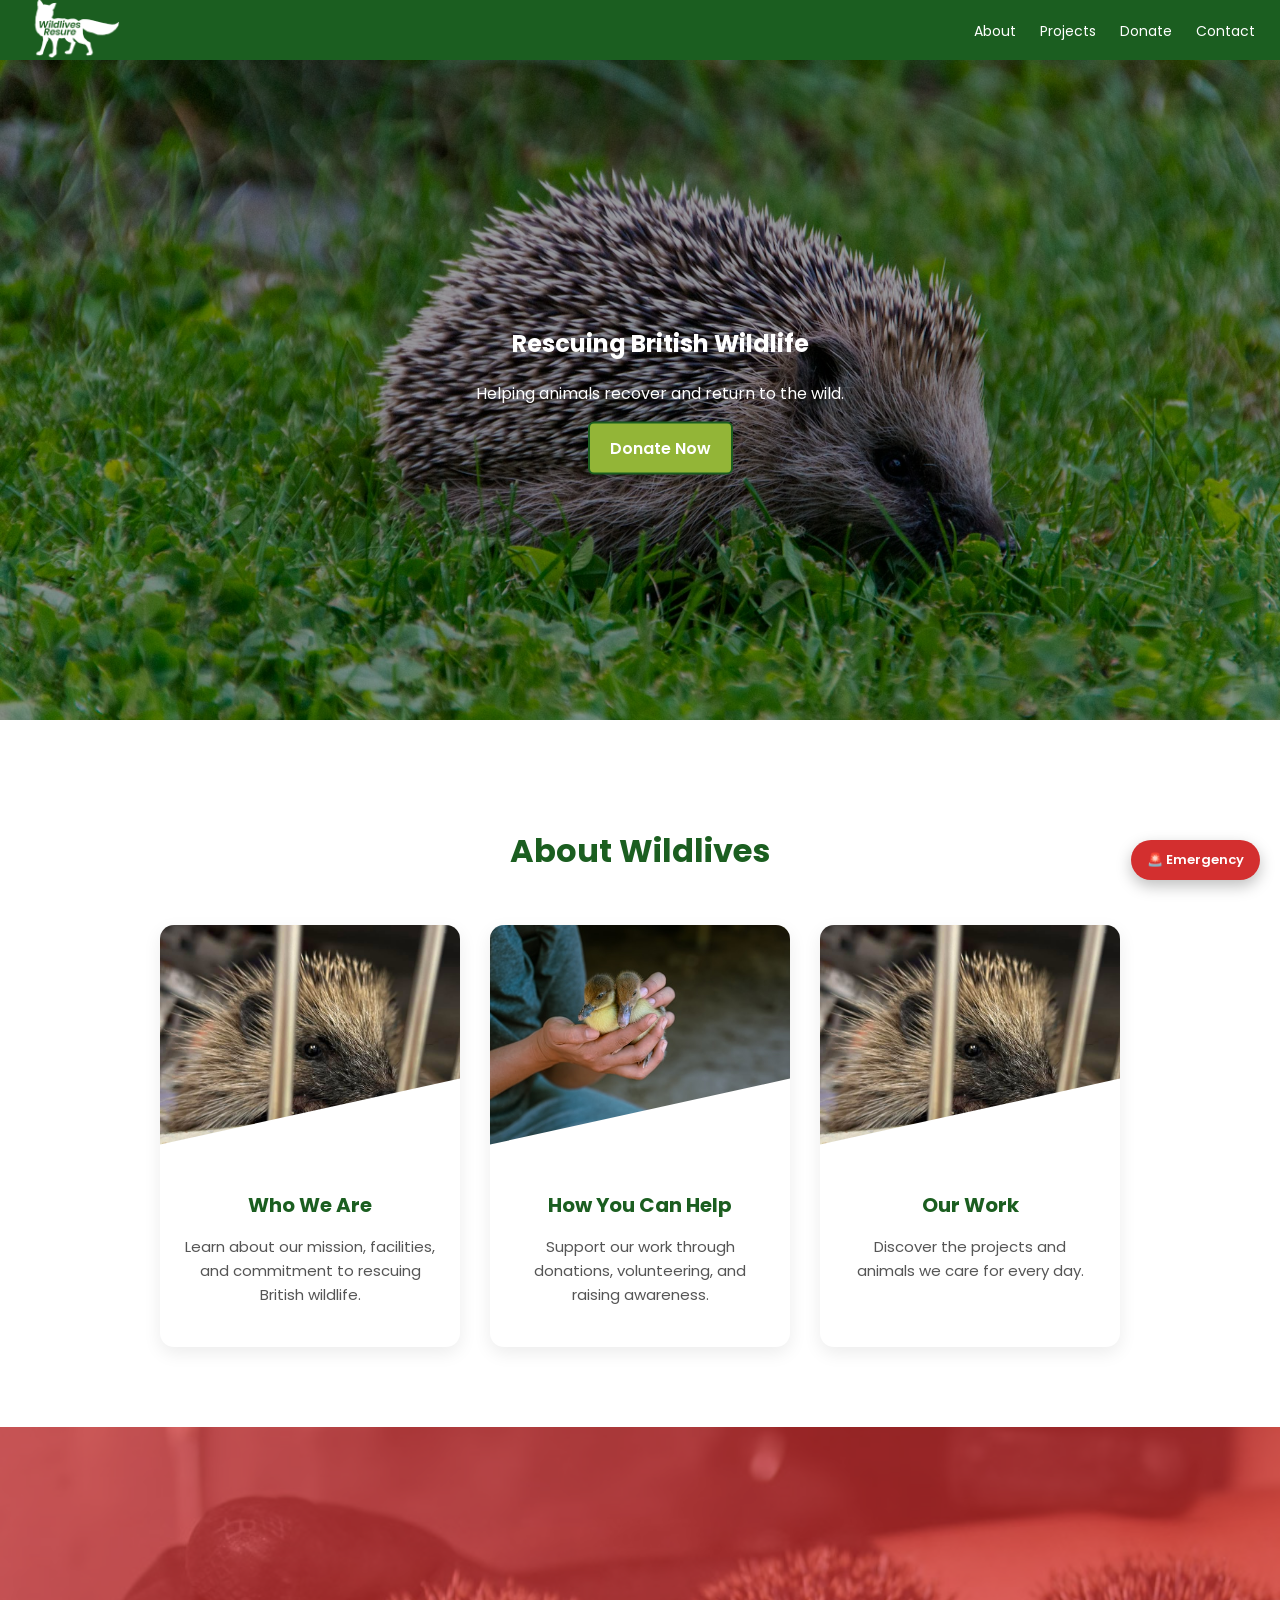
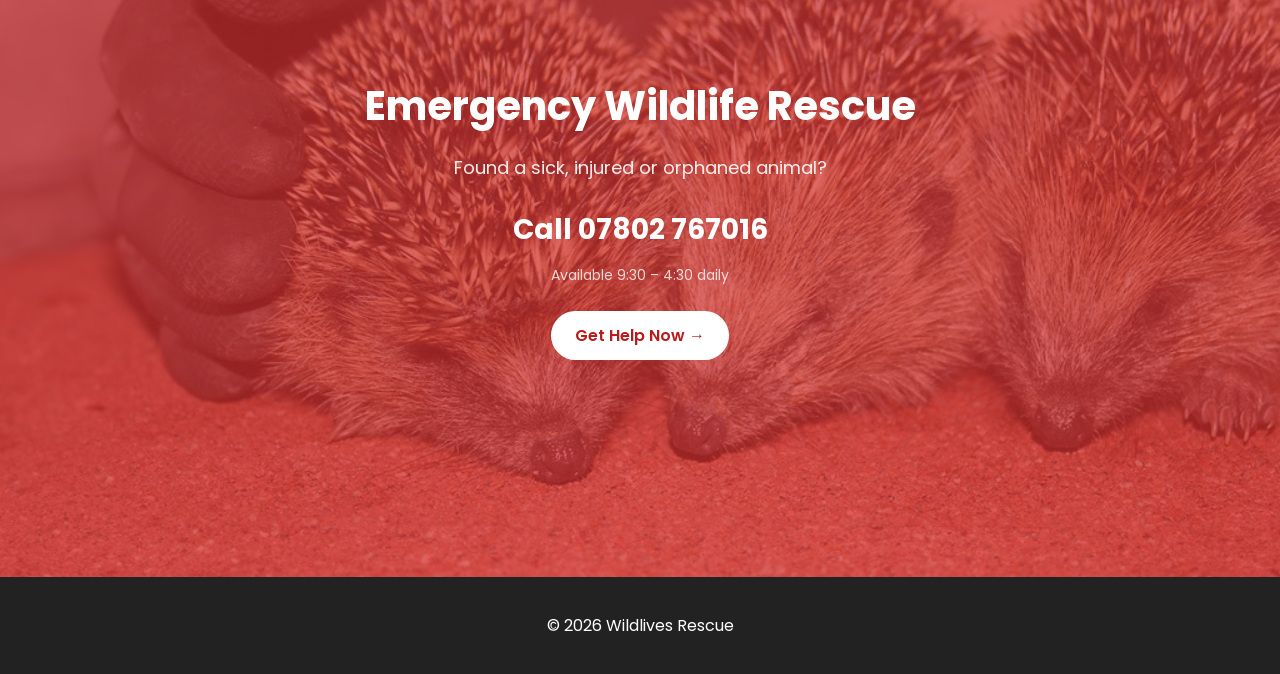
==== index.html @ dfa609eb "Initial commit" ====
<!DOCTYPE html>
<html lang="en">
<head>
    <meta charset="UTF-8">
    <meta name="viewport" content="width=device-width, initial-scale=1.0">
    <title>Wildlives Rescue</title>

    <link href="https://fonts.googleapis.com/css2?family=Poppins:wght@400;600;700&display=swap" rel="stylesheet">
    <link rel="stylesheet" href="style.css">
</head>
<body>

<!-- HEADER -->
<header>
  <a href="index.html" class="logo">
    <img src="images/logo.png" alt="Wildlives Logo">
  </a>
    <nav>
        <a href="#">About</a>
        <a href="#">Projects</a>
        <a href="help.html">Donate</a>
        <a href="#">Contact</a>
    </nav>
</header>

<!-- FLOATING EMERGENCY BUTTON -->
<div class="emergency-btn" onclick="scrollToEmergency()">
    🚨 Emergency
</div>

<!-- HERO -->
<section class="hero">
    <div class="slideshow">
        <img src="images/thomas-frauenknecht-9ndBmpYojhI-unsplash.jpg" class="active">
        <img src="images/cheryl-ng-_D66rjVHvG4-unsplash.jpg">
        <img src="images/vadim-bogulov-xu6WEIATCLQ-unsplash.jpg">
        <img src="images/lisa-dunne-nKkJsNWMw4A-unsplash.jpg">
        <img src="images/yuan-yue-IeJC_yYOgUw-unsplash.jpg">
        <img src="images/richard-stovall-SEZqYPoE9iY-unsplash.jpg">
    </div>

    <div class="hero-content">
        <h2>Rescuing British Wildlife</h2>
        <p>Helping animals recover and return to the wild.</p>
        <a href="help.html" class="ripple-btn">Donate Now</a>
    </div>
</section>

<section class="about">
    <h2>About Wildlives</h2>
    <div class="about-cards">
        <a href="about.html" class="card">
            <div class="card-image">
                <img src="images/IMG_5918.jpg" alt="Wildlife rescue">
            </div>
            <div class="card-content">
                <h3>Who We Are</h3>
                <p>Learn about our mission, facilities, and commitment to rescuing British wildlife.</p>
            </div>
        </a>

        <a href="help.html" class="card">
            <div class="card-image">
                <img src="images/sollange-brenis-CEY6rmH7XyA-unsplash.jpg" alt="Helping wildlife">
            </div>
            <div class="card-content">
                <h3>How You Can Help</h3>
                <p>Support our work through donations, volunteering, and raising awareness.</p>
            </div>
        </a>

        <a href="projects.html" class="card">
            <div class="card-image">
                <img src="images/IMG_5918.jpg" alt="Wildlife care">
            </div>
            <div class="card-content">
                <h3>Our Work</h3>
                <p>Discover the projects and animals we care for every day.</p>
            </div>
        </a>
    </div>
</section>

<!-- EMERGENCY -->
<section class="emergency" id="emergency">
    <div class="emergency-content">
        <h2><a href="emergency.html">Emergency Wildlife Rescue</a></h2>
        <p class="emergency-sub">Found a sick, injured or orphaned animal?</p>
        <p class="emergency-number">Call <strong>07802 767016</strong></p>
        <p class="emergency-time">Available 9:30 – 4:30 daily</p>
        <a href="emergency.html" class="emergency-cta">Get Help Now →</a>
    </div>
</section>

<!-- FOOTER -->
<footer>
    <p>© 2026 Wildlives Rescue</p>
</footer>

<script>
/* SLIDESHOW */
document.addEventListener("DOMContentLoaded", function () {
    let slides = document.querySelectorAll(".slideshow img");
    let index = 0;
    setInterval(() => {
        slides[index].classList.remove("active");
        index = (index + 1) % slides.length;
        slides[index].classList.add("active");
    }, 3000);
});

/* SCROLL TO EMERGENCY */
function scrollToEmergency() {
    document.getElementById("emergency").scrollIntoView({ behavior: "smooth" });
}
</script>

</body>
</html>
---- style.css ----
/* RESET */
body {
    margin: 0;
    font-family: 'Poppins', sans-serif;
}

/* HEADER */
header {
    height: 60px;
    padding: 0 25px;

    display: flex;
    align-items: center;
    justify-content: space-between;

    background: #1B5E20;
}
/* LOGO */
.logo img {
    height: 95px;   /* 🔥 controls size */
    width: auto;
    display: block;
}

/* LOGO */
header h1 {
    font-size: 20px;
    margin: 0;
}

/* NAV */
nav a {
    font-size: 14px;
    margin-left: 15px;
    text-decoration: none;
    color: white;
}

nav a {
    color: white;
    margin-left: 20px;
    text-decoration: none;
}

/* HERO */
.hero {
    position: relative;
    height: 60vh;
    width: 100%;
    overflow: hidden;

    display: block; /* 🔥 stops flex/grid splitting */
}

/* keep slideshow behind */
.slideshow {
    position: absolute;
    top: 0;
    left: 0;
    width: 100%;
    height: 100%;
}

/* FIX TEXT POSITION */
.hero-content {
    position: absolute;   /* 🔥 important */
    top: 50%;
    left: 50%;
    transform: translate(-50%, -50%);
    z-index: 2;
    text-align: center;
    width: 100%;
}

/* SLIDESHOW */
.slideshow {
    position: absolute;
    inset: 0;
}

.slideshow img {
    position: absolute;
    top: 0;
    left: 0;

    width: 100%;
    height: 100%;

    object-fit: cover;

    opacity: 0;
    transition: opacity 1s ease-in-out;
}

.slideshow img.active {
    opacity: 1;
}

.slideshow img.active {
    opacity: 1;
}

/* DARK OVERLAY */
.hero::after {
    content: "";
    position: absolute;
    inset: 0;
    background: rgba(0,0,0,0.4);
}

/* HERO TEXT */
.hero-content {
    position: absolute;
    top: 50%;
    left: 50%;
    transform: translate(-50%, -50%);

    text-align: center;
    color: white;
    z-index: 2;

    width: 90%;
    max-width: 600px;
}

/* DONATE BUTTON (WHITE → DARK GREEN) */
.ripple-btn {
    display: inline-block;
    padding: 12px 24px;

    background: white;
    color: #1B5E20;

    border: 2px solid #1B5E20;
    border-radius: 6px;

    text-decoration: none;
    font-weight: 600;

    transition: all 0.3s ease;
}

.ripple-btn:hover {
    background: #1B5E20;
    color: white;
    border: 2px solid #1B5E20;
}

.ripple-btn:hover {
    background: #1B5E20;
    color: white;
    transform: translateY(-2px);
}

/* FLOATING BUTTON */
.emergency-btn {
    position: fixed;
    bottom: 20px;
    right: 20px;

    background: #d32f2f;
    color: white;

    padding: 10px 16px;
    border-radius: 50px;

    font-size: 13px;
    font-weight: 600;

    box-shadow: 0 6px 15px rgba(0,0,0,0.25);

    cursor: pointer;
    z-index: 999;

    display: flex;
    align-items: center;
    gap: 6px;
}

.emergency-btn:hover {
    transform: scale(1.05);
}

/* SECTIONS */
section {
    padding: 60px 20px;
    text-align: center;
}

/* EMERGENCY SECTION */
.emergency {
    position: relative;
    min-height: 70vh; /* 🔥 bigger section */
    display: flex;
    align-items: center;
    justify-content: center;
    text-align: center;

    color: white;

    background: url('images/injured-sick-hedgehog-blog_b2198dd6-5ee8-4c2c-88a8-2e8c9e3ca7eb.jpg') center/cover no-repeat;
    overflow: hidden;
}

.emergency-page {
    padding: 80px 20px;
    text-align: center;
}

.emergency-page h1 {
    font-size: 36px;
    margin-bottom: 20px;
}

.intro {
    max-width: 600px;
    margin: 0 auto 30px;
}

.call-box {
    background: #d32f2f;
    color: white;
    padding: 30px;
    border-radius: 10px;
    display: inline-block;
    margin-bottom: 30px;
}

.call-box .number {
    font-size: 28px;
    font-weight: bold;
}

.info {
    max-width: 600px;
    margin: auto;
    opacity: 0.8;
}

/* RED OVERLAY */
.emergency::before {
    content: "";
    position: absolute;
    inset: 0;
    background: rgba(180, 20, 20, 0.75); /* nicer red */
}

/* CONTENT */
.emergency-content {
    position: relative;
    z-index: 2;
    max-width: 700px;
    padding: 20px;
}

/* TITLE */
.emergency h2 {
    font-size: 40px;
    margin-bottom: 15px;
}

.emergency h2 a {
    color: white;
    text-decoration: none;
}

/* SUBTEXT */
.emergency-sub {
    font-size: 18px;
    margin-bottom: 20px;
    opacity: 0.9;
}

/* PHONE */
.emergency-number {
    font-size: 28px;
    font-weight: 700;
    margin-bottom: 10px;
}

/* TIME */
.emergency-time {
    font-size: 14px;
    margin-bottom: 25px;
    opacity: 0.8;
}

/* BUTTON */
.emergency-cta {
    display: inline-block;
    padding: 12px 24px;
    background: white;
    color: #b71c1c;
    border-radius: 30px;
    font-weight: 600;
    text-decoration: none;
    transition: 0.3s;
}

.emergency-cta:hover {
    background: #f5f5f5;
}

/* RED OVERLAY */
.emergency::before {
    content: "";
    position: absolute;
    inset: 0;
    background: rgba(211, 47, 47, 0.7);
}

/* CONTENT ABOVE */
.emergency * {
    position: relative;
    z-index: 1;
}

/* FOOTER */
footer {
    background: #222;
    color: white;
    text-align: center;
    padding: 20px;
}

/* =========================
   ABOUT SECTION
========================= */
.about {
    background: #f4f7f4; /* soft green-grey instead of white */
    padding: 80px 20px;
    text-align: center;
}

.about h2 {
    font-size: 32px;
    margin-bottom: 50px;
    color: #1B5E20;
}


/* =========================
   CARD GRID
========================= */
.about-cards {
    display: flex;
    gap: 30px;
    justify-content: center;
    flex-wrap: wrap;
}


/* =========================
   CARD
========================= */
.card {
    width: 300px;
    background: white;
    border-radius: 14px;
    overflow: hidden;
    text-decoration: none;
    color: #222;

    box-shadow: 0 6px 18px rgba(0,0,0,0.08);
    transition: 0.3s;
}


/* =========================
   IMAGE (BIGGER SECTION)
========================= */
.card-image {
    height: 220px;
    overflow: hidden;
}

.card-image img {
    width: 100%;
    height: 100%;
    object-fit: cover;

    /* 🔥 diagonal cut */
    clip-path: polygon(0 0, 100% 0, 100% 70%, 0 100%);
}


/* =========================
   TEXT
========================= */
.card-content {
    padding: 25px;
}

.card-content h3 {
    font-size: 20px;
    margin-bottom: 10px;
    color: #1B5E20;
}

.card-content p {
    font-size: 15px;
    line-height: 1.6;
    color: #555;
}


/* =========================
   HOVER (SUBTLE, PROFESSIONAL)
========================= */
.card:hover {
    transform: translateY(-6px);
    box-shadow: 0 12px 25px rgba(0,0,0,0.15);
}

.about {
    background: #ffffff;
    padding: 80px 20px;
    text-align: center;
}


.about h2 {
    color: #1B5E20;
}

.card-content p {
    color: #555;
}

.ripple-btn {
    display: inline-block;
    padding: 12px 20px;
    background: #93B537;
    color: white;
    border-radius: 6px;
    text-decoration: none;
}

/* =========================
   STORY SECTION
========================= */
.story-section {
    padding: 100px 20px;
    background: #f4f7f4;
}

/* BLOCK */
.story-block {
    max-width: 800px;
    margin: 80px auto;
    text-align: center;

    opacity: 0;
    transform: translateY(80px);
    transition: all 0.8s ease;
}

/* IMAGE */
.story-block img {
    width: 100%;
    max-width: 500px;
    border-radius: 16px;
    margin-bottom: 20px;

    box-shadow: 0 10px 30px rgba(0,0,0,0.15);
}

/* TEXT */
.story-text {
    opacity: 0;
    transform: translateY(40px);
    transition: all 0.8s ease 0.3s;
}

/* ACTIVE (when visible) */
.story-block.show {
    opacity: 1;
    transform: translateY(0);
}

.story-block.show .story-text {
    opacity: 1;
    transform: translateY(0);
}
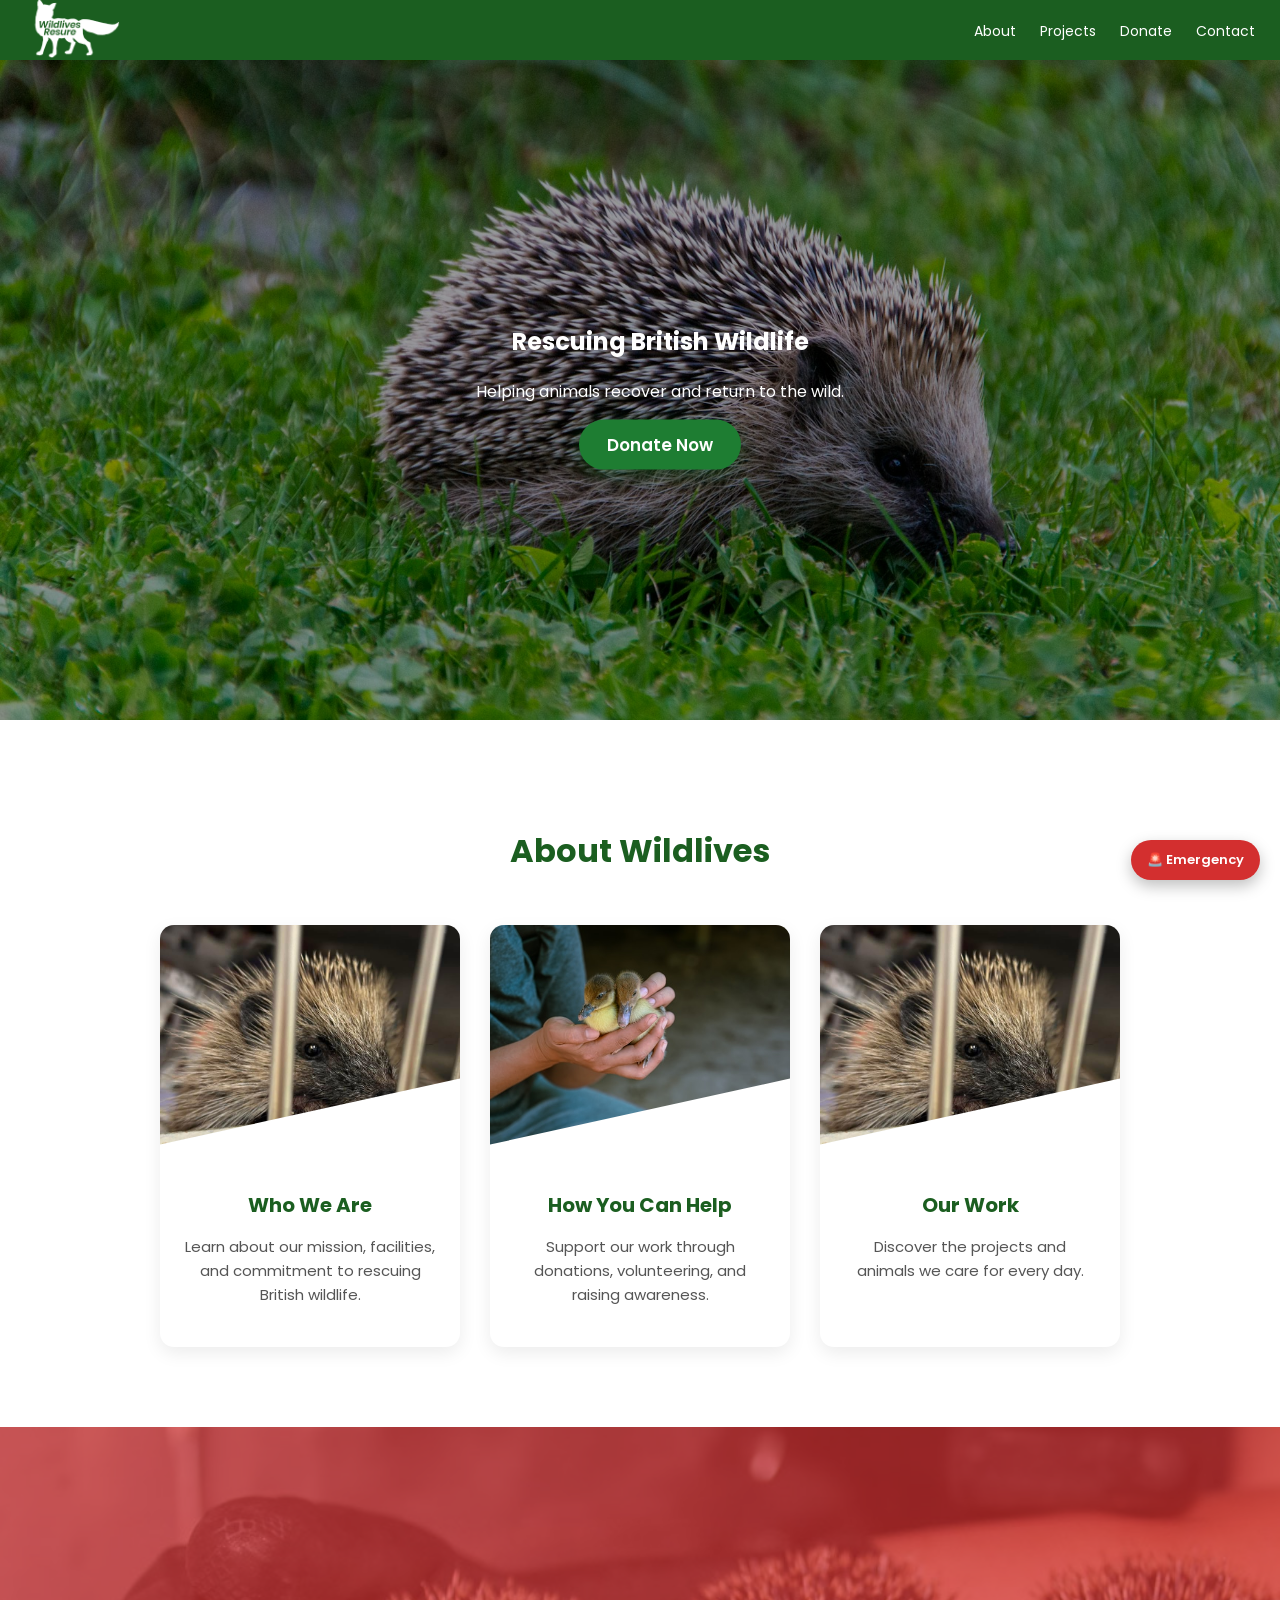
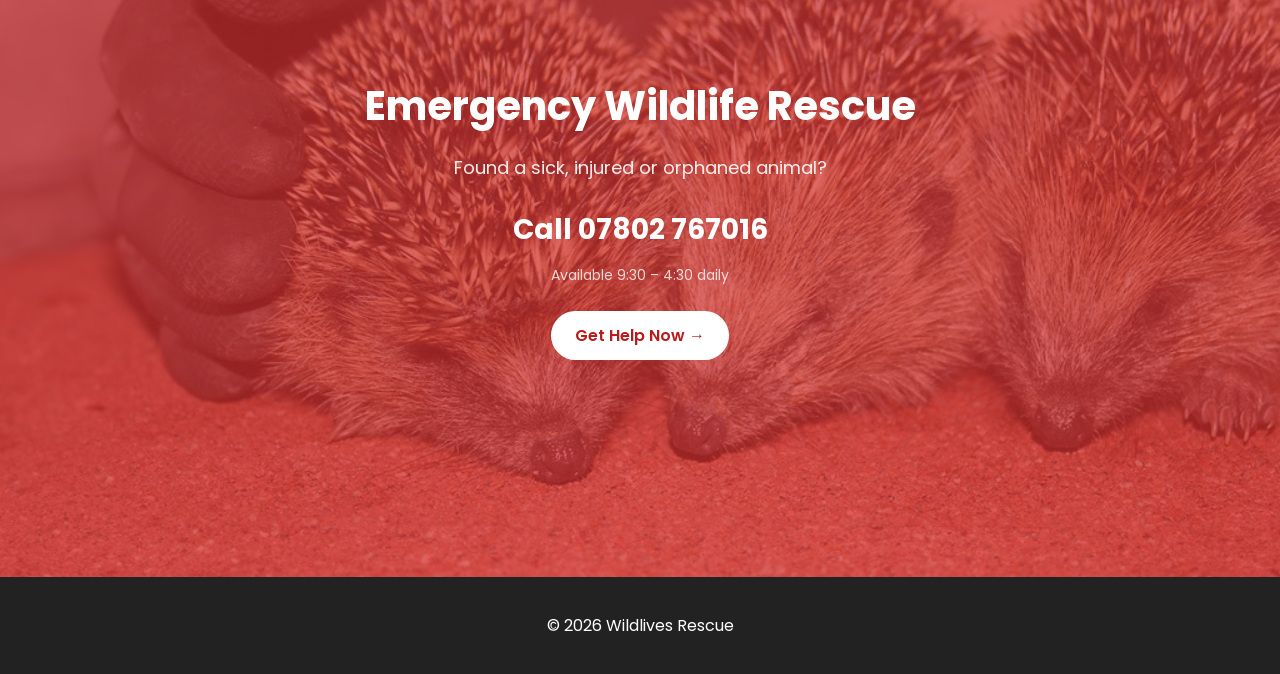
==== commit 3a3ed434: "updated donate button" ====
--- a/index.html
+++ b/index.html
@@ -42,7 +42,8 @@
     <div class="hero-content">
         <h2>Rescuing British Wildlife</h2>
         <p>Helping animals recover and return to the wild.</p>
-        <a href="help.html" class="ripple-btn">Donate Now</a>
+        <!-- Updated Donate Button -->
+        <a href="help.html" class="donate-btn">Donate Now</a>
     </div>
 </section>
 
--- a/style.css
+++ b/style.css
@@ -123,33 +123,53 @@
     max-width: 600px;
 }
 
-/* DONATE BUTTON (WHITE → DARK GREEN) */
-.ripple-btn {
+/* ====================== SMALLER DONATE BUTTON (No Underline) ====================== */
+.donate-btn {
+    background: #1e7d32;
+    color: white;
+    padding: 12px 28px;
+    border: none;
+    border-radius: 50px;
+    font-size: 1.05rem;
+    font-weight: 600;
+    cursor: pointer;
+    transition: all 0.4s ease;
+    box-shadow: 0 6px 20px rgba(30, 125, 50, 0.35);
+    position: relative;
+    overflow: hidden;
     display: inline-block;
-    padding: 12px 24px;
-
-    background: white;
-    color: #1B5E20;
-
-    border: 2px solid #1B5E20;
-    border-radius: 6px;
-
-    text-decoration: none;
-    font-weight: 600;
-
-    transition: all 0.3s ease;
-}
-
-.ripple-btn:hover {
-    background: #1B5E20;
-    color: white;
-    border: 2px solid #1B5E20;
-}
-
-.ripple-btn:hover {
-    background: #1B5E20;
-    color: white;
-    transform: translateY(-2px);
+    text-decoration: none;           /* Removes underline */
+}
+
+.donate-btn:hover {
+    transform: scale(1.06) translateY(-3px);
+    box-shadow: 0 12px 28px rgba(30, 125, 50, 0.45);
+    background: #166d2a;
+}
+
+.donate-btn:active {
+    transform: scale(0.95);
+}
+
+/* Ripple effect */
+.donate-btn::after {
+    content: '';
+    position: absolute;
+    top: 50%;
+    left: 50%;
+    width: 0;
+    height: 0;
+    background: rgba(255,255,255,0.35);
+    border-radius: 50%;
+    transform: translate(-50%, -50%);
+    transition: width 0.6s ease, height 0.6s ease;
+    opacity: 0;
+}
+
+.donate-btn:active::after {
+    width: 250px;
+    height: 250px;
+    opacity: 1;
 }
 
 /* FLOATING BUTTON */
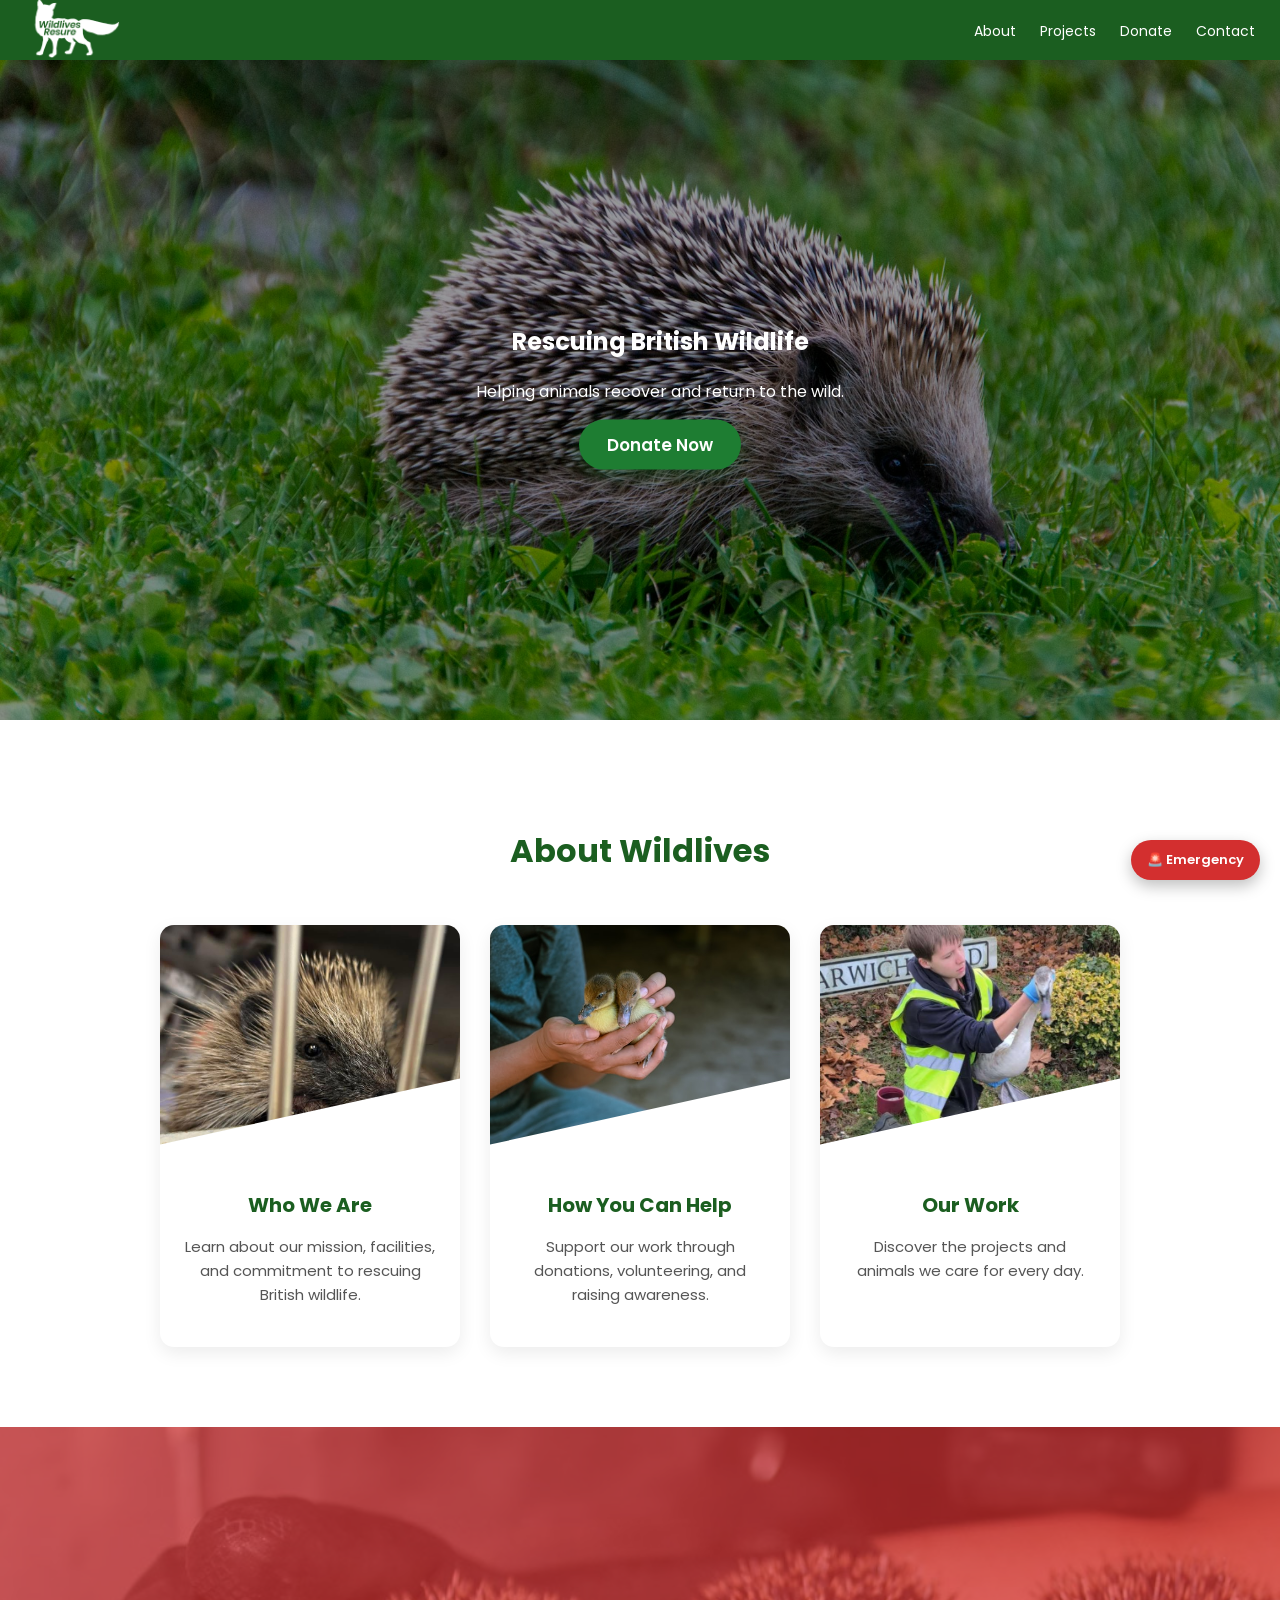
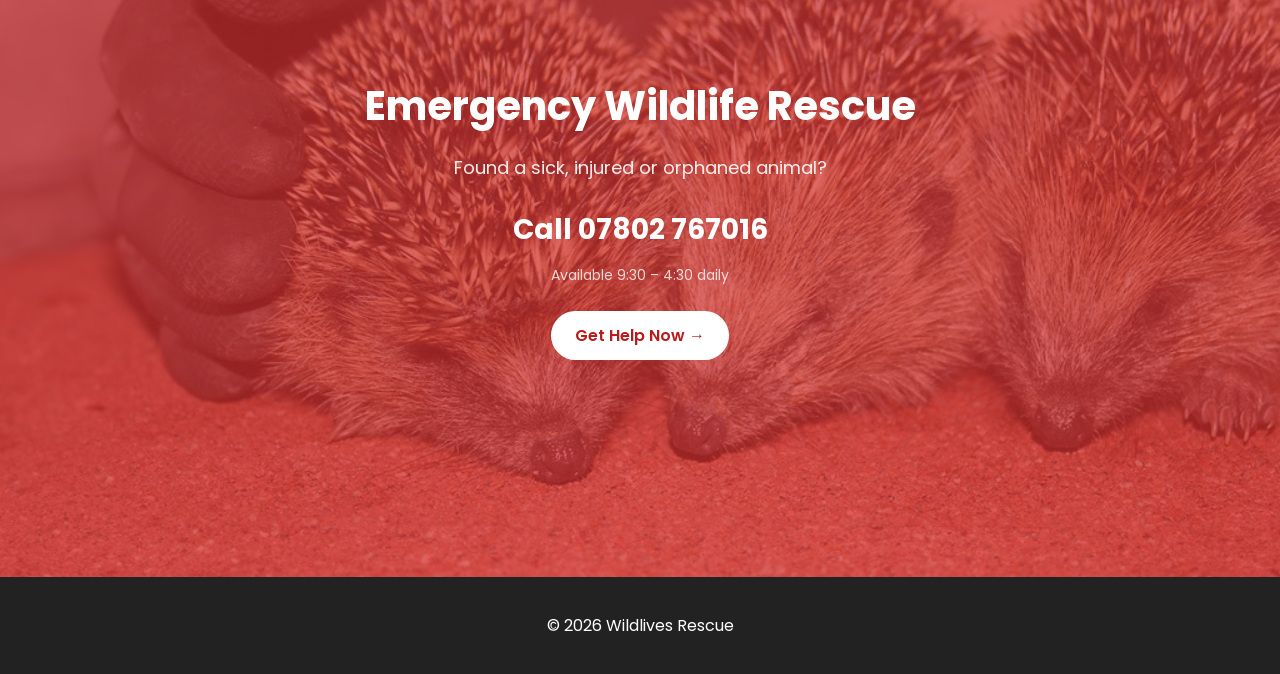
==== commit 7292fa67: "updated donate button" ====
--- a/index.html
+++ b/index.html
@@ -72,7 +72,7 @@
 
         <a href="projects.html" class="card">
             <div class="card-image">
-                <img src="images/IMG_5918.jpg" alt="Wildlife care">
+                <img src="images/IMG_5917 (1).jpg" alt="Wildlife care">
             </div>
             <div class="card-content">
                 <h3>Our Work</h3>
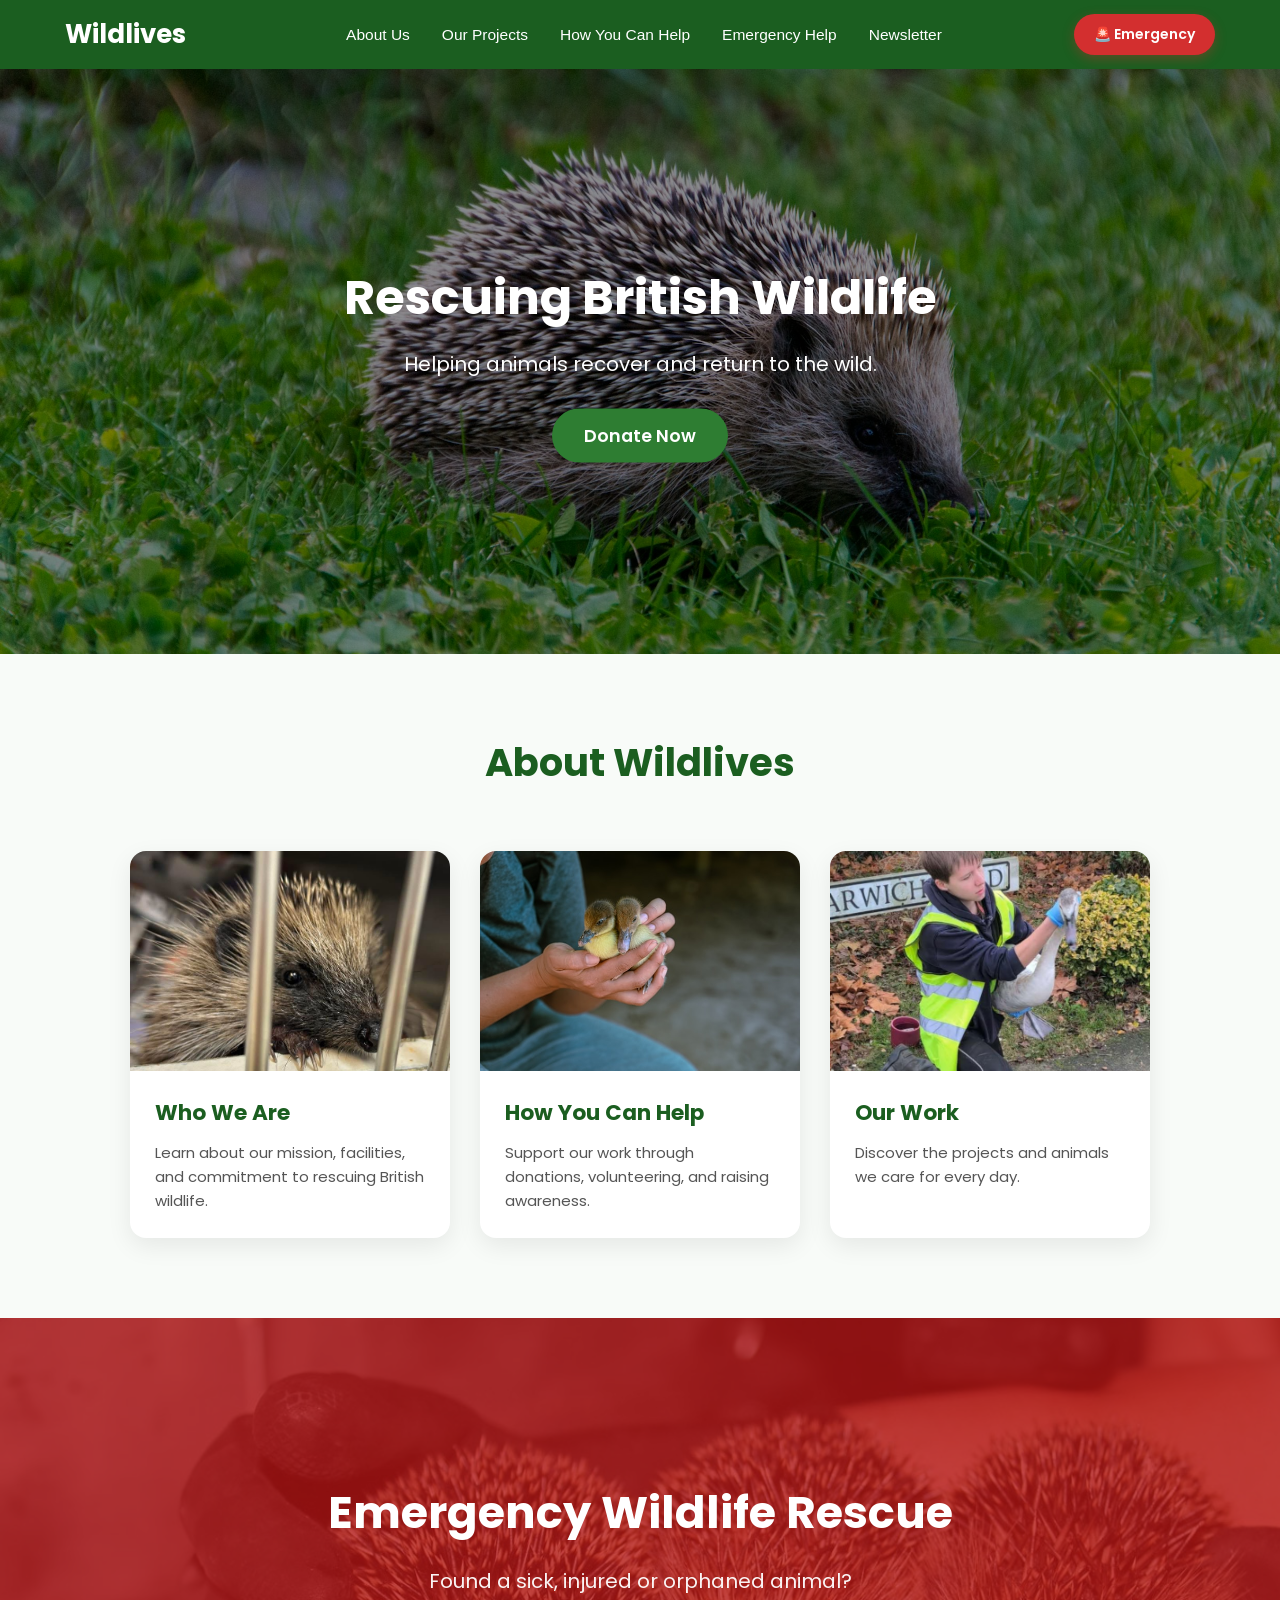
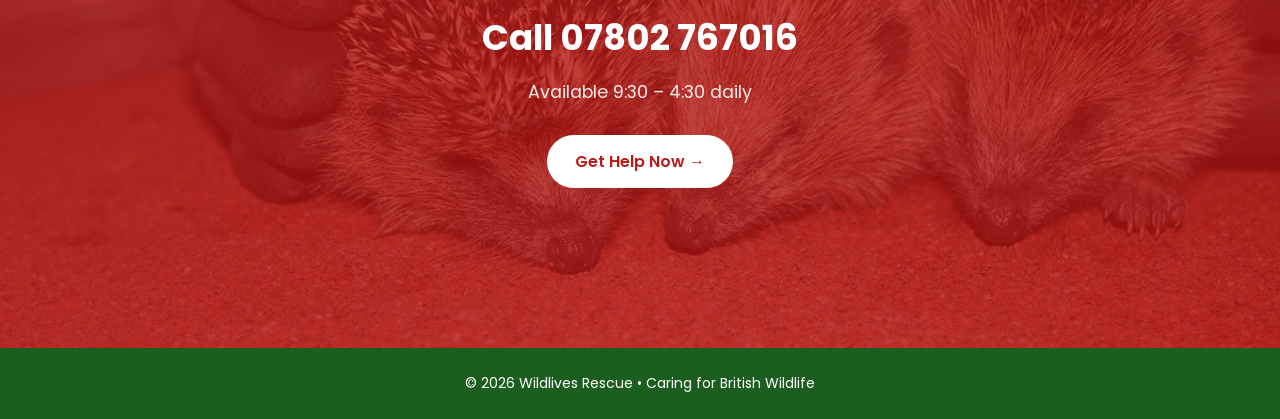
==== commit 0a51f97e: "updated donate button" ====
--- a/index.html
+++ b/index.html
@@ -3,30 +3,28 @@
 <head>
     <meta charset="UTF-8">
     <meta name="viewport" content="width=device-width, initial-scale=1.0">
-    <title>Wildlives Rescue</title>
-
+    <title>Wildlives Rescue - Caring for British Wildlife</title>
     <link href="https://fonts.googleapis.com/css2?family=Poppins:wght@400;600;700&display=swap" rel="stylesheet">
     <link rel="stylesheet" href="style.css">
 </head>
 <body>
 
-<!-- HEADER -->
+<!-- HEADER - Slightly Smaller -->
 <header>
-  <a href="index.html" class="logo">
-    <img src="images/logo.png" alt="Wildlives Logo">
-  </a>
-    <nav>
-        <a href="#">About</a>
-        <a href="#">Projects</a>
-        <a href="help.html">Donate</a>
-        <a href="#">Contact</a>
-    </nav>
+    <div class="header-container">
+        <a href="index.html" class="logo-text">Wildlives</a>
+        
+        <nav class="main-nav">
+            <a href="about.html">About Us</a>
+            <a href="projects.html">Our Projects</a>
+            <a href="help.html">How You Can Help</a>
+            <a href="Emergency/emergency.css">Emergency Help</a>
+            <a href="newsletter.html">Newsletter</a>
+        </nav>
+
+        <a href="#emergency" class="emergency-btn">🚨 Emergency</a>
+    </div>
 </header>
-
-<!-- FLOATING EMERGENCY BUTTON -->
-<div class="emergency-btn" onclick="scrollToEmergency()">
-    🚨 Emergency
-</div>
 
 <!-- HERO -->
 <section class="hero">
@@ -42,7 +40,6 @@
     <div class="hero-content">
         <h2>Rescuing British Wildlife</h2>
         <p>Helping animals recover and return to the wild.</p>
-        <!-- Updated Donate Button -->
         <a href="help.html" class="donate-btn">Donate Now</a>
     </div>
 </section>
@@ -82,10 +79,10 @@
     </div>
 </section>
 
-<!-- EMERGENCY -->
+<!-- EMERGENCY SECTION -->
 <section class="emergency" id="emergency">
     <div class="emergency-content">
-        <h2><a href="emergency.html">Emergency Wildlife Rescue</a></h2>
+        <h2>Emergency Wildlife Rescue</h2>
         <p class="emergency-sub">Found a sick, injured or orphaned animal?</p>
         <p class="emergency-number">Call <strong>07802 767016</strong></p>
         <p class="emergency-time">Available 9:30 – 4:30 daily</p>
@@ -95,7 +92,7 @@
 
 <!-- FOOTER -->
 <footer>
-    <p>© 2026 Wildlives Rescue</p>
+    <p>© 2026 Wildlives Rescue • Caring for British Wildlife</p>
 </footer>
 
 <script>
@@ -109,11 +106,6 @@
         slides[index].classList.add("active");
     }, 3000);
 });
-
-/* SCROLL TO EMERGENCY */
-function scrollToEmergency() {
-    document.getElementById("emergency").scrollIntoView({ behavior: "smooth" });
-}
 </script>
 
 </body>
--- a/style.css
+++ b/style.css
@@ -1,271 +1,227 @@
-/* RESET */
+/* ====================== RESET ====================== */
+* {
+    margin: 0;
+    padding: 0;
+    box-sizing: border-box;
+}
+
 body {
-    margin: 0;
     font-family: 'Poppins', sans-serif;
 }
 
-/* HEADER */
+/* ====================== HEADER (Slightly Smaller) ====================== */
 header {
-    height: 60px;
-    padding: 0 25px;
-
+    background: #1B5E20;
+    padding: 14px 0;
+    position: sticky;
+    top: 0;
+    z-index: 1000;
+}
+
+.header-container {
     display: flex;
     align-items: center;
     justify-content: space-between;
-
-    background: #1B5E20;
-}
-/* LOGO */
-.logo img {
-    height: 95px;   /* 🔥 controls size */
-    width: auto;
-    display: block;
-}
-
-/* LOGO */
-header h1 {
-    font-size: 20px;
-    margin: 0;
-}
-
-/* NAV */
-nav a {
+    max-width: 1200px;
+    margin: 0 auto;
+    padding: 0 25px;
+}
+
+.logo-text {
+    color: white;
+    font-size: 26px;
+    font-weight: 700;
+    text-decoration: none;
+}
+
+.main-nav a {
+    color: white;
+    text-decoration: none;
+    font-size: 15.5px;
+    font-weight: 500;
+    margin-left: 28px;
+    transition: color 0.3s;
+}
+
+.main-nav a:hover {
+    color: #a5d6a7;
+}
+
+/* Emergency Button */
+.emergency-btn {
+    background: #d32f2f;
+    color: white;
+    padding: 10px 20px;
+    border-radius: 50px;
     font-size: 14px;
-    margin-left: 15px;
-    text-decoration: none;
-    color: white;
-}
-
-nav a {
-    color: white;
-    margin-left: 20px;
-    text-decoration: none;
-}
-
-/* HERO */
+    font-weight: 600;
+    text-decoration: none;
+    box-shadow: 0 4px 12px rgba(211, 47, 47, 0.35);
+    transition: all 0.3s;
+}
+
+.emergency-btn:hover {
+    background: #b71c1c;
+    transform: scale(1.05);
+}
+
+/* ====================== HERO ====================== */
 .hero {
     position: relative;
-    height: 60vh;
-    width: 100%;
-    overflow: hidden;
-
-    display: block; /* 🔥 stops flex/grid splitting */
-}
-
-/* keep slideshow behind */
-.slideshow {
-    position: absolute;
-    top: 0;
-    left: 0;
+    height: 65vh;
+    overflow: hidden;
+}
+
+.slideshow img {
+    position: absolute;
+    inset: 0;
     width: 100%;
     height: 100%;
-}
-
-/* FIX TEXT POSITION */
+    object-fit: cover;
+    opacity: 0;
+    transition: opacity 1.2s ease;
+}
+
+.slideshow img.active {
+    opacity: 1;
+}
+
+.hero::after {
+    content: "";
+    position: absolute;
+    inset: 0;
+    background: rgba(0, 0, 0, 0.45);
+}
+
 .hero-content {
-    position: absolute;   /* 🔥 important */
+    position: absolute;
     top: 50%;
     left: 50%;
     transform: translate(-50%, -50%);
+    text-align: center;
+    color: white;
     z-index: 2;
-    text-align: center;
-    width: 100%;
-}
-
-/* SLIDESHOW */
-.slideshow {
-    position: absolute;
-    inset: 0;
-}
-
-.slideshow img {
-    position: absolute;
-    top: 0;
-    left: 0;
-
+    width: 90%;
+    max-width: 700px;
+}
+
+.hero-content h2 {
+    font-size: 3rem;
+    margin-bottom: 15px;
+}
+
+.hero-content p {
+    font-size: 1.25rem;
+    margin-bottom: 30px;
+}
+
+.donate-btn {
+    background: #2E7D32;
+    color: white;
+    padding: 14px 32px;
+    border-radius: 50px;
+    font-size: 1.1rem;
+    font-weight: 600;
+    text-decoration: none;
+    display: inline-block;
+    transition: all 0.4s;
+}
+
+.donate-btn:hover {
+    background: #1B5E20;
+    transform: translateY(-3px);
+}
+
+/* ====================== ABOUT SECTION - FIXED ====================== */
+.about {
+    background: #f8fbf8;
+    padding: 80px 20px;
+}
+
+.about h2 {
+    color: #1B5E20;
+    text-align: center;
+    margin-bottom: 60px;
+    font-size: 2.4rem;
+}
+
+.about-cards {
+    display: flex;
+    gap: 30px;
+    justify-content: center;
+    flex-wrap: wrap;
+    max-width: 1200px;
+    margin: 0 auto;
+}
+
+.card {
+    width: 320px;
+    background: white;
+    border-radius: 16px;
+    overflow: hidden;
+    box-shadow: 0 8px 25px rgba(0,0,0,0.08);
+    transition: all 0.4s ease;
+    text-decoration: none;
+    color: inherit;
+}
+
+.card:hover {
+    transform: translateY(-12px);
+    box-shadow: 0 15px 35px rgba(0,0,0,0.12);
+}
+
+.card-image {
+    height: 220px;
+    overflow: hidden;
+}
+
+.card-image img {
     width: 100%;
     height: 100%;
-
     object-fit: cover;
-
-    opacity: 0;
-    transition: opacity 1s ease-in-out;
-}
-
-.slideshow img.active {
-    opacity: 1;
-}
-
-.slideshow img.active {
-    opacity: 1;
-}
-
-/* DARK OVERLAY */
-.hero::after {
-    content: "";
-    position: absolute;
-    inset: 0;
-    background: rgba(0,0,0,0.4);
-}
-
-/* HERO TEXT */
-.hero-content {
-    position: absolute;
-    top: 50%;
-    left: 50%;
-    transform: translate(-50%, -50%);
-
-    text-align: center;
-    color: white;
-    z-index: 2;
-
-    width: 90%;
-    max-width: 600px;
-}
-
-/* ====================== SMALLER DONATE BUTTON (No Underline) ====================== */
-.donate-btn {
-    background: #1e7d32;
-    color: white;
-    padding: 12px 28px;
-    border: none;
-    border-radius: 50px;
-    font-size: 1.05rem;
-    font-weight: 600;
-    cursor: pointer;
-    transition: all 0.4s ease;
-    box-shadow: 0 6px 20px rgba(30, 125, 50, 0.35);
-    position: relative;
-    overflow: hidden;
-    display: inline-block;
-    text-decoration: none;           /* Removes underline */
-}
-
-.donate-btn:hover {
-    transform: scale(1.06) translateY(-3px);
-    box-shadow: 0 12px 28px rgba(30, 125, 50, 0.45);
-    background: #166d2a;
-}
-
-.donate-btn:active {
-    transform: scale(0.95);
-}
-
-/* Ripple effect */
-.donate-btn::after {
-    content: '';
-    position: absolute;
-    top: 50%;
-    left: 50%;
-    width: 0;
-    height: 0;
-    background: rgba(255,255,255,0.35);
-    border-radius: 50%;
-    transform: translate(-50%, -50%);
-    transition: width 0.6s ease, height 0.6s ease;
-    opacity: 0;
-}
-
-.donate-btn:active::after {
-    width: 250px;
-    height: 250px;
-    opacity: 1;
-}
-
-/* FLOATING BUTTON */
-.emergency-btn {
-    position: fixed;
-    bottom: 20px;
-    right: 20px;
-
-    background: #d32f2f;
-    color: white;
-
-    padding: 10px 16px;
-    border-radius: 50px;
-
-    font-size: 13px;
-    font-weight: 600;
-
-    box-shadow: 0 6px 15px rgba(0,0,0,0.25);
-
-    cursor: pointer;
-    z-index: 999;
-
-    display: flex;
-    align-items: center;
-    gap: 6px;
-}
-
-.emergency-btn:hover {
-    transform: scale(1.05);
-}
-
-/* SECTIONS */
-section {
-    padding: 60px 20px;
-    text-align: center;
-}
-
-/* EMERGENCY SECTION */
+    transition: transform 0.5s ease;
+}
+
+.card:hover .card-image img {
+    transform: scale(1.08);
+}
+
+.card-content {
+    padding: 25px;
+}
+
+.card-content h3 {
+    color: #1B5E20;
+    margin-bottom: 12px;
+    font-size: 1.35rem;
+}
+
+.card-content p {
+    color: #555;
+    font-size: 15px;
+    line-height: 1.6;
+}
+
+/* ====================== EMERGENCY SECTION ====================== */
 .emergency {
     position: relative;
-    min-height: 70vh; /* 🔥 bigger section */
+    min-height: 70vh;
     display: flex;
     align-items: center;
     justify-content: center;
     text-align: center;
-
-    color: white;
-
+    color: white;
     background: url('images/injured-sick-hedgehog-blog_b2198dd6-5ee8-4c2c-88a8-2e8c9e3ca7eb.jpg') center/cover no-repeat;
     overflow: hidden;
 }
 
-.emergency-page {
-    padding: 80px 20px;
-    text-align: center;
-}
-
-.emergency-page h1 {
-    font-size: 36px;
-    margin-bottom: 20px;
-}
-
-.intro {
-    max-width: 600px;
-    margin: 0 auto 30px;
-}
-
-.call-box {
-    background: #d32f2f;
-    color: white;
-    padding: 30px;
-    border-radius: 10px;
-    display: inline-block;
-    margin-bottom: 30px;
-}
-
-.call-box .number {
-    font-size: 28px;
-    font-weight: bold;
-}
-
-.info {
-    max-width: 600px;
-    margin: auto;
-    opacity: 0.8;
-}
-
-/* RED OVERLAY */
 .emergency::before {
     content: "";
     position: absolute;
     inset: 0;
-    background: rgba(180, 20, 20, 0.75); /* nicer red */
-}
-
-/* CONTENT */
+    background: rgba(180, 20, 20, 0.78);
+}
+
 .emergency-content {
     position: relative;
     z-index: 2;
@@ -273,45 +229,35 @@
     padding: 20px;
 }
 
-/* TITLE */
 .emergency h2 {
-    font-size: 40px;
+    font-size: 2.8rem;
+    margin-bottom: 20px;
+}
+
+.emergency-sub {
+    font-size: 1.25rem;
     margin-bottom: 15px;
-}
-
-.emergency h2 a {
-    color: white;
-    text-decoration: none;
-}
-
-/* SUBTEXT */
-.emergency-sub {
-    font-size: 18px;
-    margin-bottom: 20px;
+    opacity: 0.95;
+}
+
+.emergency-number {
+    font-size: 2.2rem;
+    font-weight: 700;
+    margin: 15px 0;
+}
+
+.emergency-time {
+    font-size: 1.1rem;
+    margin-bottom: 30px;
     opacity: 0.9;
 }
 
-/* PHONE */
-.emergency-number {
-    font-size: 28px;
-    font-weight: 700;
-    margin-bottom: 10px;
-}
-
-/* TIME */
-.emergency-time {
-    font-size: 14px;
-    margin-bottom: 25px;
-    opacity: 0.8;
-}
-
-/* BUTTON */
 .emergency-cta {
     display: inline-block;
-    padding: 12px 24px;
+    padding: 14px 28px;
     background: white;
     color: #b71c1c;
-    border-radius: 30px;
+    border-radius: 50px;
     font-weight: 600;
     text-decoration: none;
     transition: 0.3s;
@@ -319,186 +265,14 @@
 
 .emergency-cta:hover {
     background: #f5f5f5;
-}
-
-/* RED OVERLAY */
-.emergency::before {
-    content: "";
-    position: absolute;
-    inset: 0;
-    background: rgba(211, 47, 47, 0.7);
-}
-
-/* CONTENT ABOVE */
-.emergency * {
-    position: relative;
-    z-index: 1;
-}
-
-/* FOOTER */
+    transform: translateY(-2px);
+}
+
+/* ====================== FOOTER ====================== */
 footer {
-    background: #222;
-    color: white;
-    text-align: center;
-    padding: 20px;
-}
-
-/* =========================
-   ABOUT SECTION
-========================= */
-.about {
-    background: #f4f7f4; /* soft green-grey instead of white */
-    padding: 80px 20px;
-    text-align: center;
-}
-
-.about h2 {
-    font-size: 32px;
-    margin-bottom: 50px;
-    color: #1B5E20;
-}
-
-
-/* =========================
-   CARD GRID
-========================= */
-.about-cards {
-    display: flex;
-    gap: 30px;
-    justify-content: center;
-    flex-wrap: wrap;
-}
-
-
-/* =========================
-   CARD
-========================= */
-.card {
-    width: 300px;
-    background: white;
-    border-radius: 14px;
-    overflow: hidden;
-    text-decoration: none;
-    color: #222;
-
-    box-shadow: 0 6px 18px rgba(0,0,0,0.08);
-    transition: 0.3s;
-}
-
-
-/* =========================
-   IMAGE (BIGGER SECTION)
-========================= */
-.card-image {
-    height: 220px;
-    overflow: hidden;
-}
-
-.card-image img {
-    width: 100%;
-    height: 100%;
-    object-fit: cover;
-
-    /* 🔥 diagonal cut */
-    clip-path: polygon(0 0, 100% 0, 100% 70%, 0 100%);
-}
-
-
-/* =========================
-   TEXT
-========================= */
-.card-content {
+    background: #1B5E20;
+    color: white;
+    text-align: center;
     padding: 25px;
-}
-
-.card-content h3 {
-    font-size: 20px;
-    margin-bottom: 10px;
-    color: #1B5E20;
-}
-
-.card-content p {
-    font-size: 15px;
-    line-height: 1.6;
-    color: #555;
-}
-
-
-/* =========================
-   HOVER (SUBTLE, PROFESSIONAL)
-========================= */
-.card:hover {
-    transform: translateY(-6px);
-    box-shadow: 0 12px 25px rgba(0,0,0,0.15);
-}
-
-.about {
-    background: #ffffff;
-    padding: 80px 20px;
-    text-align: center;
-}
-
-
-.about h2 {
-    color: #1B5E20;
-}
-
-.card-content p {
-    color: #555;
-}
-
-.ripple-btn {
-    display: inline-block;
-    padding: 12px 20px;
-    background: #93B537;
-    color: white;
-    border-radius: 6px;
-    text-decoration: none;
-}
-
-/* =========================
-   STORY SECTION
-========================= */
-.story-section {
-    padding: 100px 20px;
-    background: #f4f7f4;
-}
-
-/* BLOCK */
-.story-block {
-    max-width: 800px;
-    margin: 80px auto;
-    text-align: center;
-
-    opacity: 0;
-    transform: translateY(80px);
-    transition: all 0.8s ease;
-}
-
-/* IMAGE */
-.story-block img {
-    width: 100%;
-    max-width: 500px;
-    border-radius: 16px;
-    margin-bottom: 20px;
-
-    box-shadow: 0 10px 30px rgba(0,0,0,0.15);
-}
-
-/* TEXT */
-.story-text {
-    opacity: 0;
-    transform: translateY(40px);
-    transition: all 0.8s ease 0.3s;
-}
-
-/* ACTIVE (when visible) */
-.story-block.show {
-    opacity: 1;
-    transform: translateY(0);
-}
-
-.story-block.show .story-text {
-    opacity: 1;
-    transform: translateY(0);
+    font-size: 14px;
 }
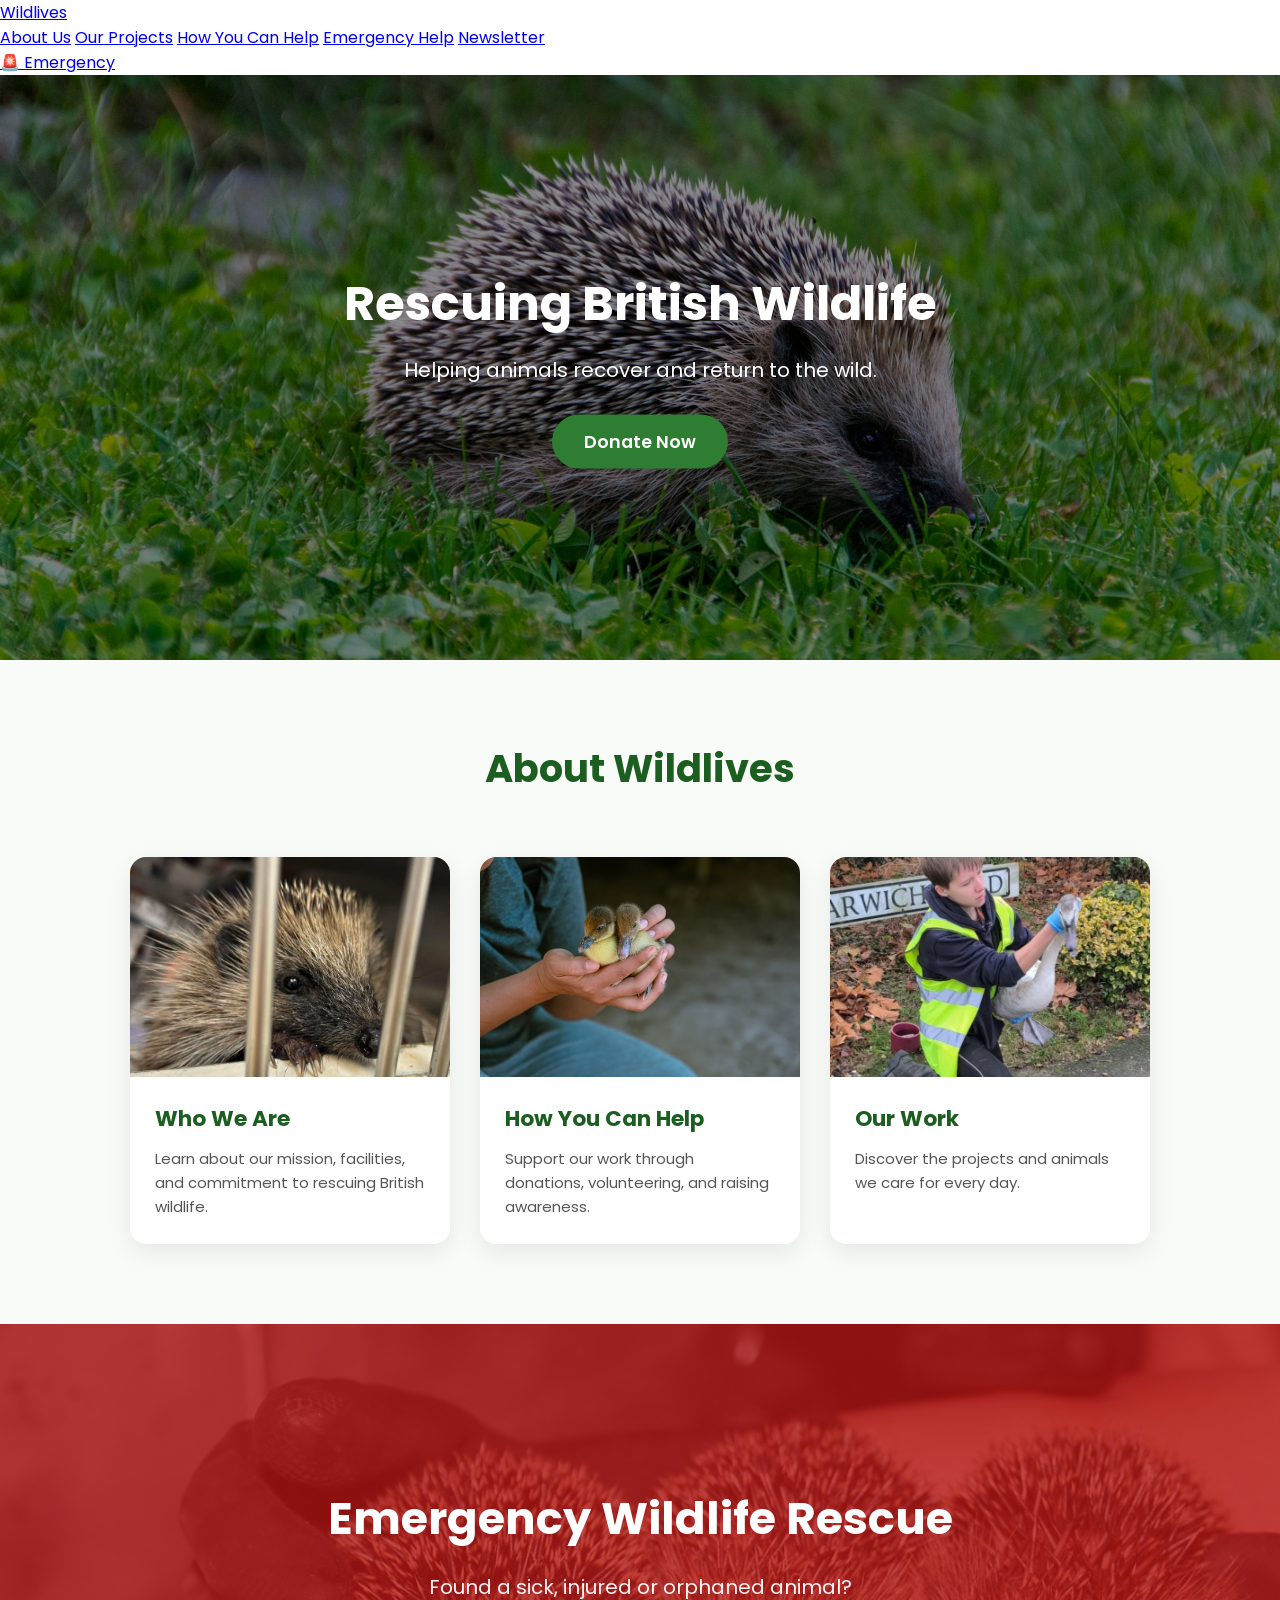
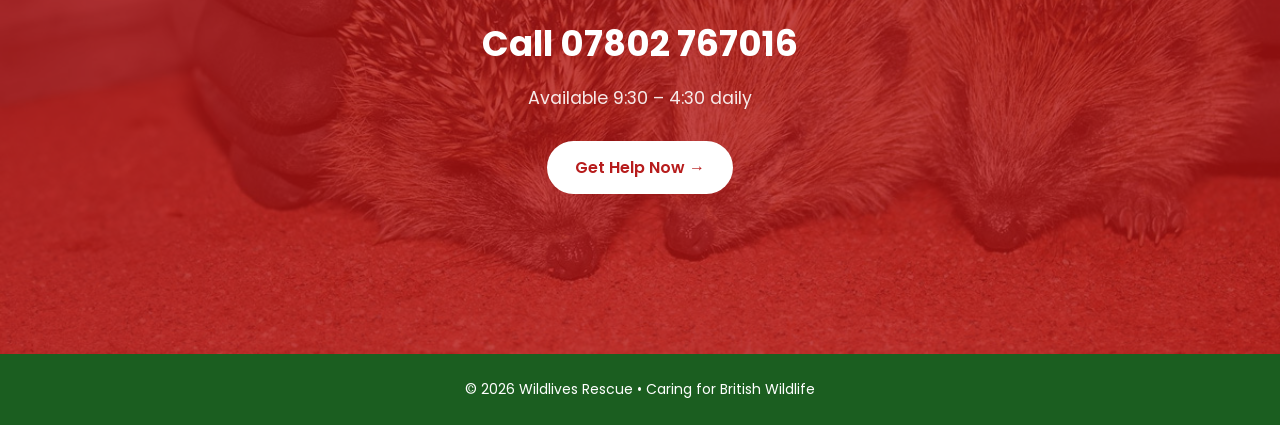
==== commit b4654305: "updated donate button" ====
--- a/index.html
+++ b/index.html
@@ -6,20 +6,22 @@
     <title>Wildlives Rescue - Caring for British Wildlife</title>
     <link href="https://fonts.googleapis.com/css2?family=Poppins:wght@400;600;700&display=swap" rel="stylesheet">
     <link rel="stylesheet" href="style.css">
+    <!-- Mailchimp connection script -->
+    <script id="mcjs">!function(c,h,i,m,p){m=c.createElement(h),p=c.getElementsByTagName(h)[0],m.async=1,m.src=i,p.parentNode.insertBefore(m,p)}(document,"script","https://chimpstatic.com/mcjs-connected/js/users/2f0d68e04e1acfaec684f4db3/a65e02a1f885fdfae8e460d71.js");</script>
 </head>
 <body>
 
-<!-- HEADER - Slightly Smaller -->
+<!-- HEADER - Fixed -->
 <header>
     <div class="header-container">
         <a href="index.html" class="logo-text">Wildlives</a>
         
         <nav class="main-nav">
-            <a href="about.html">About Us</a>
+            <a href="about/about.html">About Us</a>
             <a href="projects.html">Our Projects</a>
             <a href="help.html">How You Can Help</a>
-            <a href="Emergency/emergency.css">Emergency Help</a>
-            <a href="newsletter.html">Newsletter</a>
+            <a href="Emergency/emergency.html">Emergency Help</a>
+            <a href="newsletter/newsletter.html">Newsletter</a>
         </nav>
 
         <a href="#emergency" class="emergency-btn">🚨 Emergency</a>
@@ -44,10 +46,11 @@
     </div>
 </section>
 
+<!-- ABOUT CARDS -->
 <section class="about">
     <h2>About Wildlives</h2>
     <div class="about-cards">
-        <a href="about.html" class="card">
+        <a href="about/about.html" class="card">
             <div class="card-image">
                 <img src="images/IMG_5918.jpg" alt="Wildlife rescue">
             </div>
@@ -86,7 +89,7 @@
         <p class="emergency-sub">Found a sick, injured or orphaned animal?</p>
         <p class="emergency-number">Call <strong>07802 767016</strong></p>
         <p class="emergency-time">Available 9:30 – 4:30 daily</p>
-        <a href="emergency.html" class="emergency-cta">Get Help Now →</a>
+        <a href="Emergency/emergency.html" class="emergency-cta">Get Help Now →</a>
     </div>
 </section>
 
--- a/style.css
+++ b/style.css
@@ -1,4 +1,6 @@
-/* ====================== RESET ====================== */
+/* ====================== STYLE.CSS - Global Styles (No Header) ====================== */
+/* HEADER STYLES HAVE BEEN MOVED TO header.css */
+
 * {
     margin: 0;
     padding: 0;
@@ -7,62 +9,6 @@
 
 body {
     font-family: 'Poppins', sans-serif;
-}
-
-/* ====================== HEADER (Slightly Smaller) ====================== */
-header {
-    background: #1B5E20;
-    padding: 14px 0;
-    position: sticky;
-    top: 0;
-    z-index: 1000;
-}
-
-.header-container {
-    display: flex;
-    align-items: center;
-    justify-content: space-between;
-    max-width: 1200px;
-    margin: 0 auto;
-    padding: 0 25px;
-}
-
-.logo-text {
-    color: white;
-    font-size: 26px;
-    font-weight: 700;
-    text-decoration: none;
-}
-
-.main-nav a {
-    color: white;
-    text-decoration: none;
-    font-size: 15.5px;
-    font-weight: 500;
-    margin-left: 28px;
-    transition: color 0.3s;
-}
-
-.main-nav a:hover {
-    color: #a5d6a7;
-}
-
-/* Emergency Button */
-.emergency-btn {
-    background: #d32f2f;
-    color: white;
-    padding: 10px 20px;
-    border-radius: 50px;
-    font-size: 14px;
-    font-weight: 600;
-    text-decoration: none;
-    box-shadow: 0 4px 12px rgba(211, 47, 47, 0.35);
-    transition: all 0.3s;
-}
-
-.emergency-btn:hover {
-    background: #b71c1c;
-    transform: scale(1.05);
 }
 
 /* ====================== HERO ====================== */
@@ -132,7 +78,7 @@
     transform: translateY(-3px);
 }
 
-/* ====================== ABOUT SECTION - FIXED ====================== */
+/* ====================== ABOUT SECTION ====================== */
 .about {
     background: #f8fbf8;
     padding: 80px 20px;
